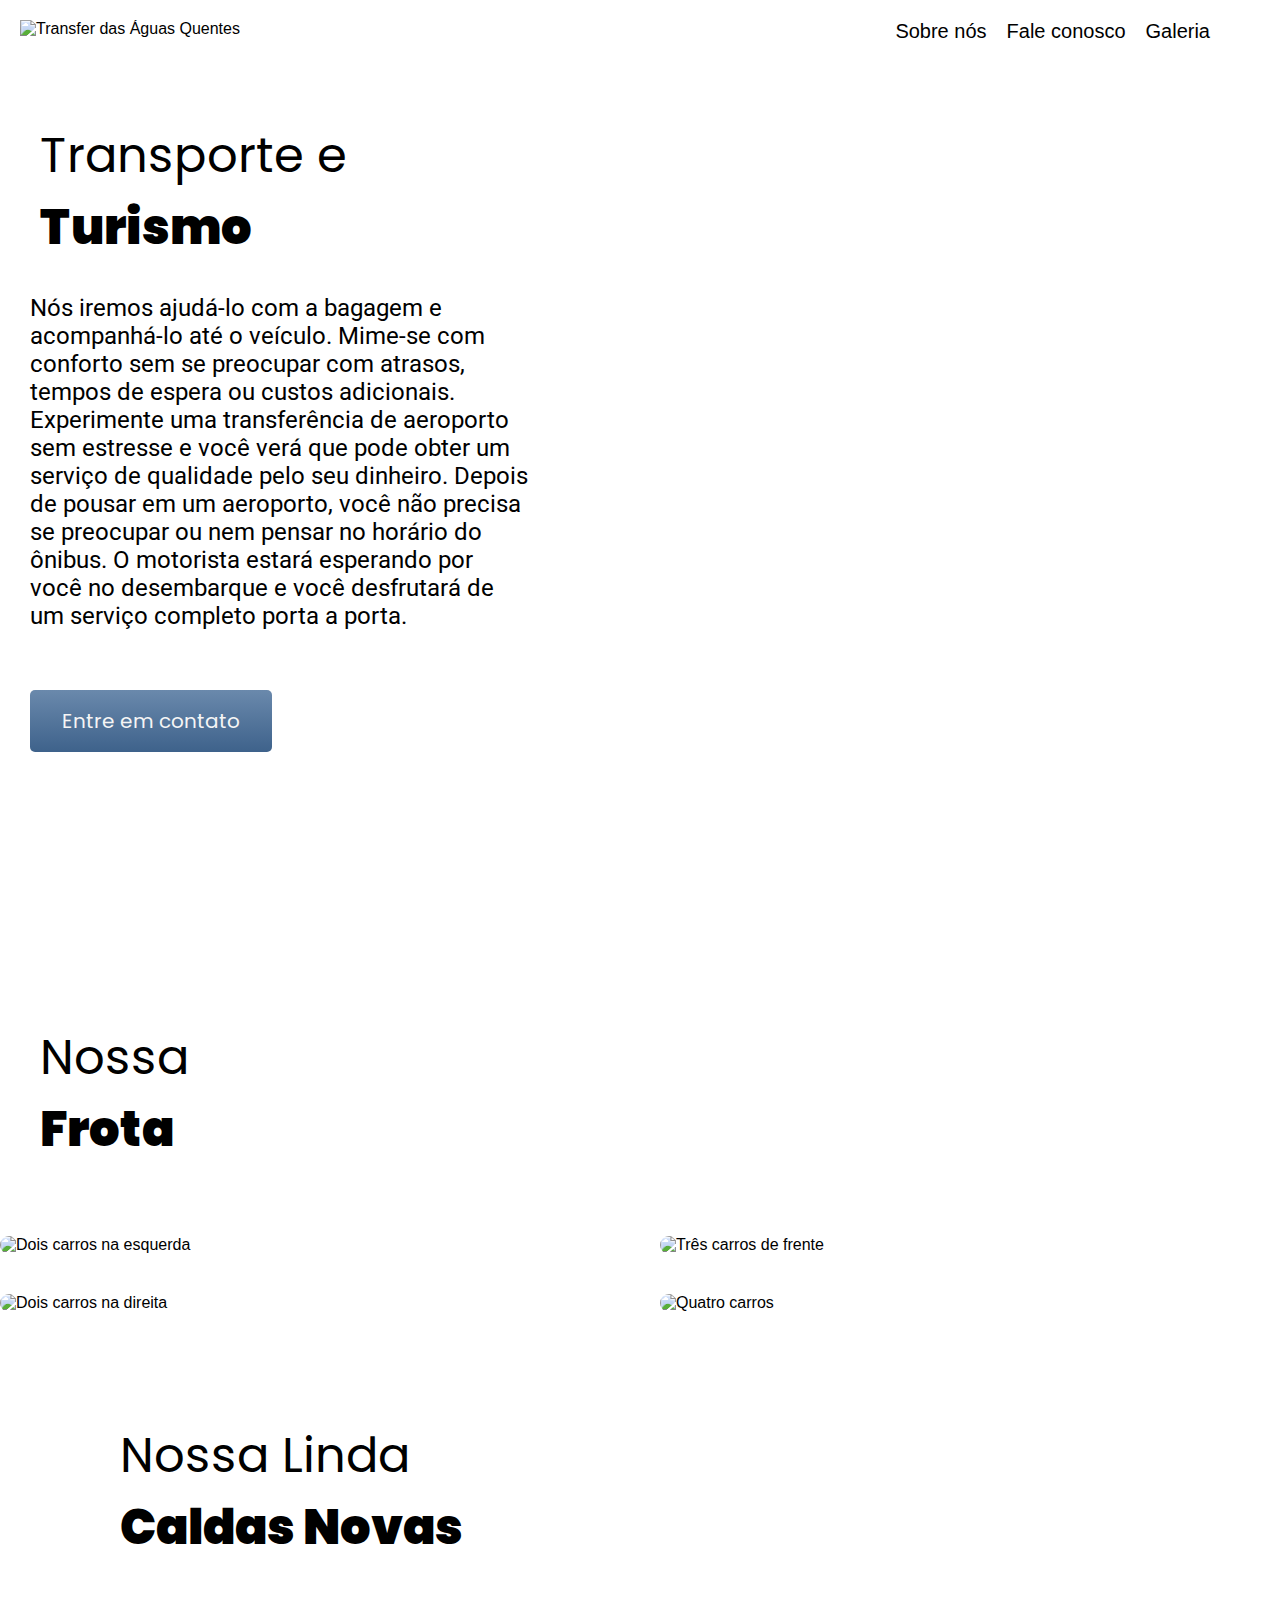
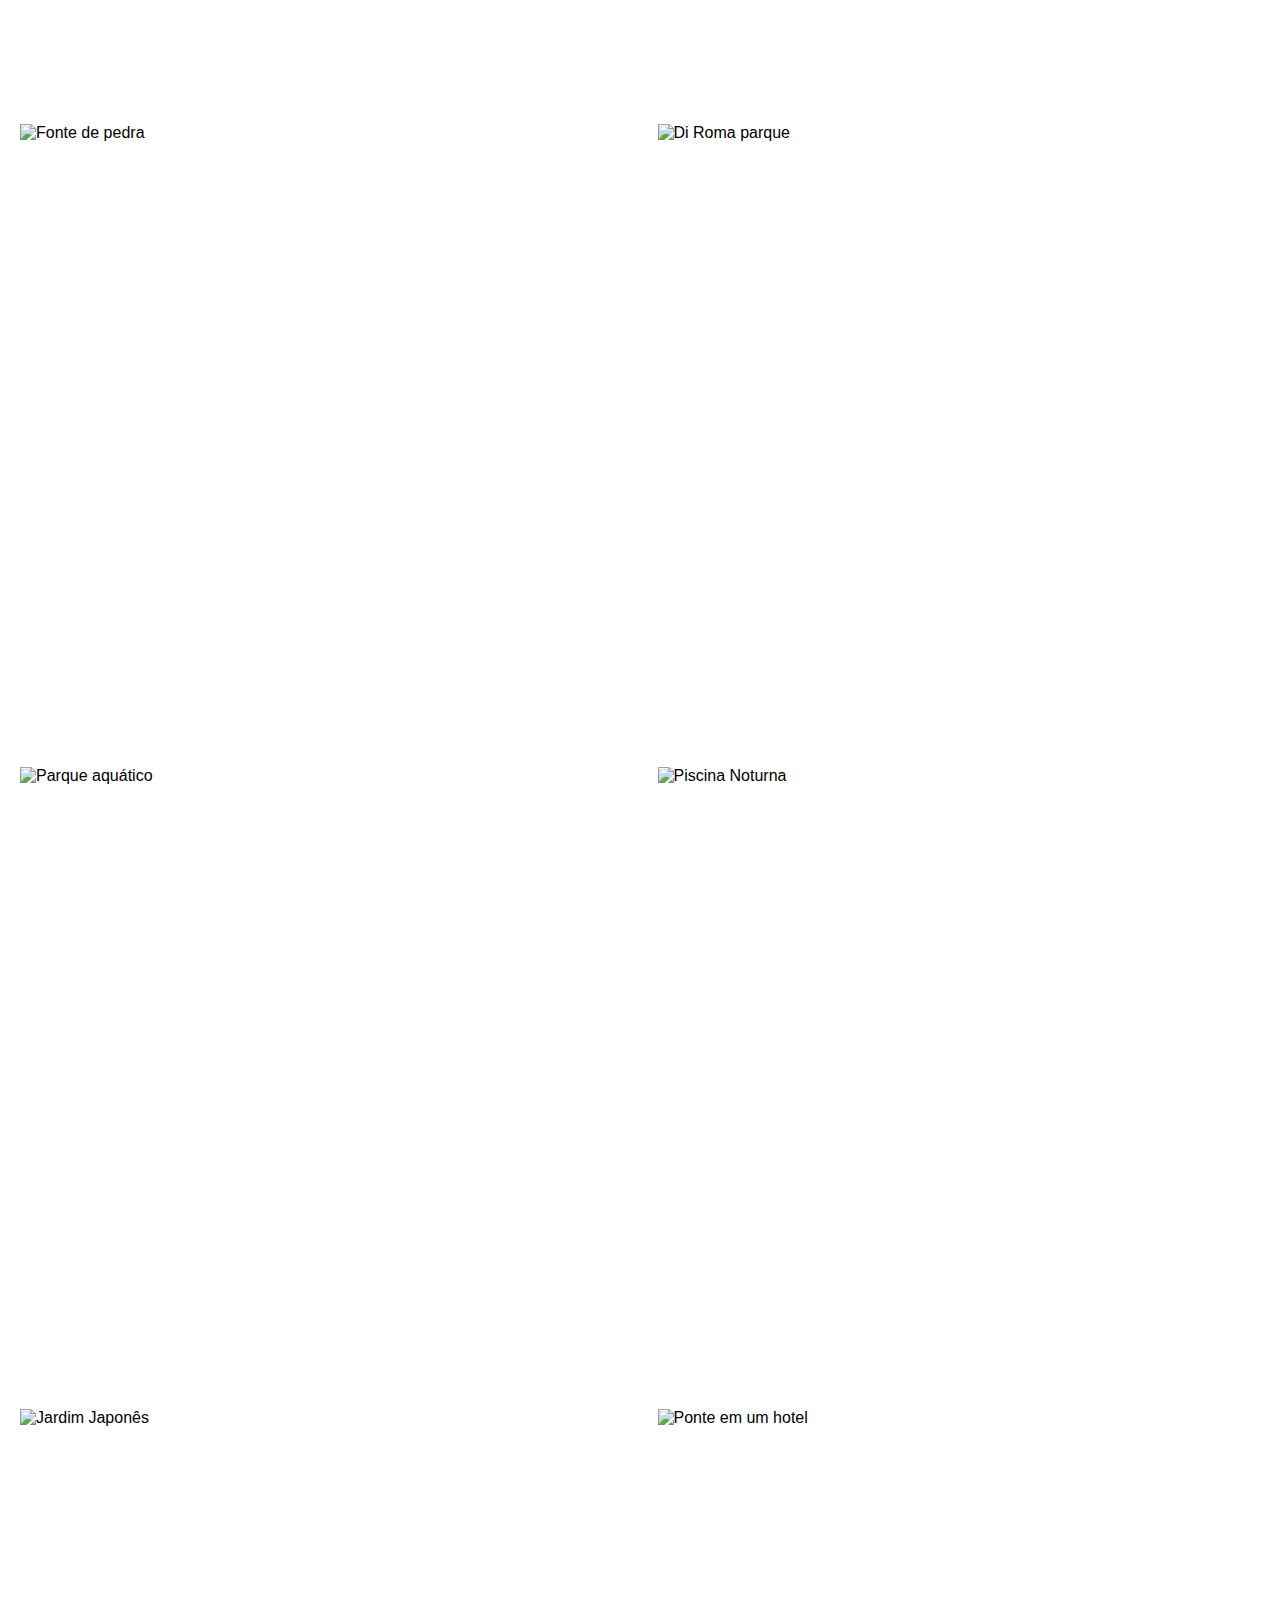
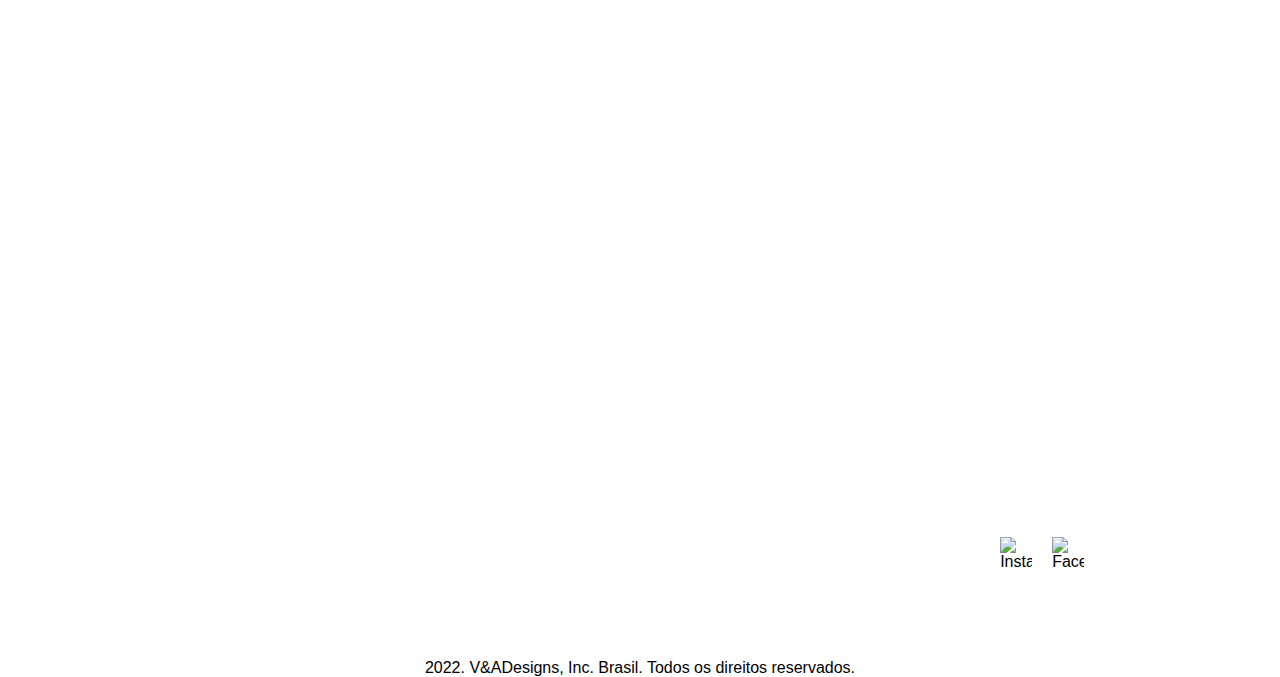
==== galeria.html @ 7e598096 "comitando o primeirp post" ====
<!DOCTYPE html>
<html lang="pt-br">

<head>
  <meta charset="UTF-8">
  <meta name="viewport" content="width=device-width, initial-scale=1.0">

  <title>Transfer das Águas Quentes</title>
  <meta name="description" content="Transfer entre aeroportos e hotéis, city tours com responsabilidade, conforto e seguraça.">

  <link rel="preload" href="./style.css" as="style">
  <link rel="stylesheet" href="./style.css">

  <link rel="preconnect" href="https://fonts.googleapis.com">
  <link rel="preconnect" href="https://fonts.gstatic.com" crossorigin>
  <link href="https://fonts.googleapis.com/css2?family=Merriweather:wght@700;900&family=Poppins:wght@400;600&family=Roboto:wght@400;500&display=swap" rel="stylesheet">
</head>

<body>
  <header class="header-bg">
    <div class="header container">
      <a href="./"><img src="./Imagens/Tansfer das Águas Quentes.svg" alt="Transfer das Águas Quentes"></a>
      <nav aria-label="primaria">
        <ul class="header-menu font-1-lb cor-4">
          
          <li><a href="#sobre"> Sobre nós</a></li>
          <li><a href="#contato">Fale conosco</a></li>
          <li><a href="./galeria.html">Galeria</a></li>
        </ul>
      </nav>
    </div>
    <main class="introducao-bg">
      <div class="introducao">
        <div class="introducao-conteudo">
          <h1>Transporte e <br> <span>Turismo</span> </h1>
          <p class="font-2-s cor-p1">Nós iremos ajudá-lo com a bagagem e acompanhá-lo até o veículo. Mime-se com conforto sem se preocupar com atrasos, tempos de espera ou custos adicionais. Experimente uma transferência de aeroporto sem estresse e você verá que pode obter um serviço de qualidade pelo seu dinheiro. Depois de pousar em um aeroporto, você não precisa se preocupar ou nem pensar no horário do ônibus. O motorista estará esperando por você no desembarque e você desfrutará de um serviço completo porta a porta.
          </p>
          <a class="botao" href="https://wa.me/5564993034043" target="_blank">Entre em contato</a>
        </div>
        <div class="background">
          <!-- <img class="imagem-topo" src="./Imagens/Carro topo.png" alt="Carro branco índice"> -->
        </div>
      </div>
    </main>
  </header>

  <section class="galeria-carros">
    <h1 class="galeria-titulo">Nossa <br><span> Frota</span></h1>  
   
    <img src="./Imagens/Foto-carro2.jpg"  alt="Dois carros na esquerda">
    <img src="./Imagens/Foto-carro3.jpg"  alt=" Três carros de frente">
    <img src="./Imagens/Foto-carro1.jpg"  alt="Dois carros na direita">
    <img src="./Imagens/Foto-carro5.jpg"  alt="Quatro carros">
  
  </section>
  
  <section class="fotos-caldas-bg">
    <div class="fotos-caldas container">
      <h1>Nossa Linda <br> <span>Caldas Novas</span></h1>
      <div class="galeria-caldas">
        <img src="./Imagens/Caldas1.jpg" width="360" height="360" alt="Fonte de pedra">
        <img src="./Imagens/caldas 2.jpg" width="360" height="360" alt="Di Roma parque">
        <img src="./Imagens/caldas3.jpg" width="360" height="360" alt="Parque aquático">
        <img src="./Imagens/Caldas4.jpg" width="360" height="360" alt="Piscina Noturna">
        <img src="./Imagens/Caldas5.jpg" width="360" height="360" alt="Jardim Japonês">
        <img src="./Imagens/Caldas6.jpg" width="360" height="360" alt="Ponte em um hotel">
      </div>
    </div>
  </section>
  <section class="beneficios-bg">
    <h1>Nossos <br> <span>Benefícios</span></h1>
    <div class="beneficio container">
      <div class="vantagens">
        <img src="./Imagens/Preços.svg" width="24" height="24" alt="">
        <h3 class="font-2-m">Preços</h3>
        <p class="font-2-xs">Melhor preço em Caldas Novas</p>
      </div>
      <div class="vantagens">
        <img src="./Imagens/Qualidade.svg" width="24" height="24" alt="">
        <h3 class="font-2-m">Qualidade</h3>
        <p class="font-2-xs">Atendimento diferenciado</p>
      </div>
      <div class="vantagens">
        <img src="./Imagens/Cartão.svg" width="24" height="24" alt="">
        <h3 class="font-2-m">Cartão</h3>
        <p class="font-2-xs">Aceitamos cartão</p>
      </div>
      <div class="vantagens">
        <img src="./Imagens/Amigo.svg" width="24" height="24" alt="">
        <h3 class="font-2-m">Responsabilidade</h3>
        <p class="font-2-xs">Equipe responsável, pontual e agradável</p>
      </div>
      <div class="vantagens">
        <img src="./Imagens/Carros Novos.svg" width="24" height="24" alt="">
        <h3 class="font-2-m">Carros Novos</h3>
        <p class="font-2-xs">Automóveis novinhos para o seu conforto</p>
      </div>
    </div>
  </section>
  <footer class="footer-bg">
    <div class="footer-container">
      <div class="footer-contato">
        <div class="div-footer">
          <div id="contato" class="contato font-2-xs">
            <h3 class="font-3-m">Contato:</h3>
            <ul>
              <li>Telefone <a href="tel:+5564993034043">+55 64 99303-4043</a></li>
              <li>WhatsApp <a href="tel:+5564992665273">+55 64 99266-5273</a></li>
              <li>Email <a href="mailto:transferdasaguasquentes@gmail.com">transferdasaguasquentes@gmail.com</a></li>
            </ul>
          </div>
          <div class="endereco">
            <p class="cor-3 font-3-m">Wagner e Edna</p>
            <ul class="font-2-xs">
              <li>Rua 03, Qd. 67, Lt. 15B</li>
              <li>Caldas do Oeste</li>
              <li>Caldas Novas - GO</li>
            </ul>
          </div>
        </div>
      </div>

      <div class="footer-redes">
        <a href="./">
          <img src="./Imagens/Instagram.svg" width="32" height="32" alt="Instagram">
        </a>
        <a href="./">
          <img src="./Imagens/Facebook.svg" width="32" height="32" alt="Facebook">
        </a>

      </div>
    </div>
    </div>
    <div class="direitos-footer">
      <p class="footer-copy font-2-m cor-6">2022. V&ADesigns, Inc. Brasil. Todos os direitos reservados.</p>
    </div>
  </footer>
  <script src="./script.js"></script>
  <a href="https://www.facebook.com/wagner.mesquita.7549">
    <h1 class="facebook"> Facebook</h1>
  </a>
</body>

</html>
---- style.css ----
@import "./Utilidades/tipografia.css";
@import "./utilidades/cores.css";

/* global */
@import "./global/global.css";
@import "./global/header.css";

/* main */
@import "./global/main.css";

/* Sobre */
@import "./global/sobre.css";

/* Fotos Caldas Novas */
@import "./global/cidade.css";

/* Vantagens */
@import "./global/vantagens.css";

/* Footer */
@import "./global/footer.css";

/* Galeria */
@import "./global/galeria.css";
---- style.css ----
@import "./Utilidades/tipografia.css";
@import "./utilidades/cores.css";

/* global */
@import "./global/global.css";
@import "./global/header.css";

/* main */
@import "./global/main.css";

/* Sobre */
@import "./global/sobre.css";

/* Fotos Caldas Novas */
@import "./global/cidade.css";

/* Vantagens */
@import "./global/vantagens.css";

/* Footer */
@import "./global/footer.css";

/* Galeria */
@import "./global/galeria.css";
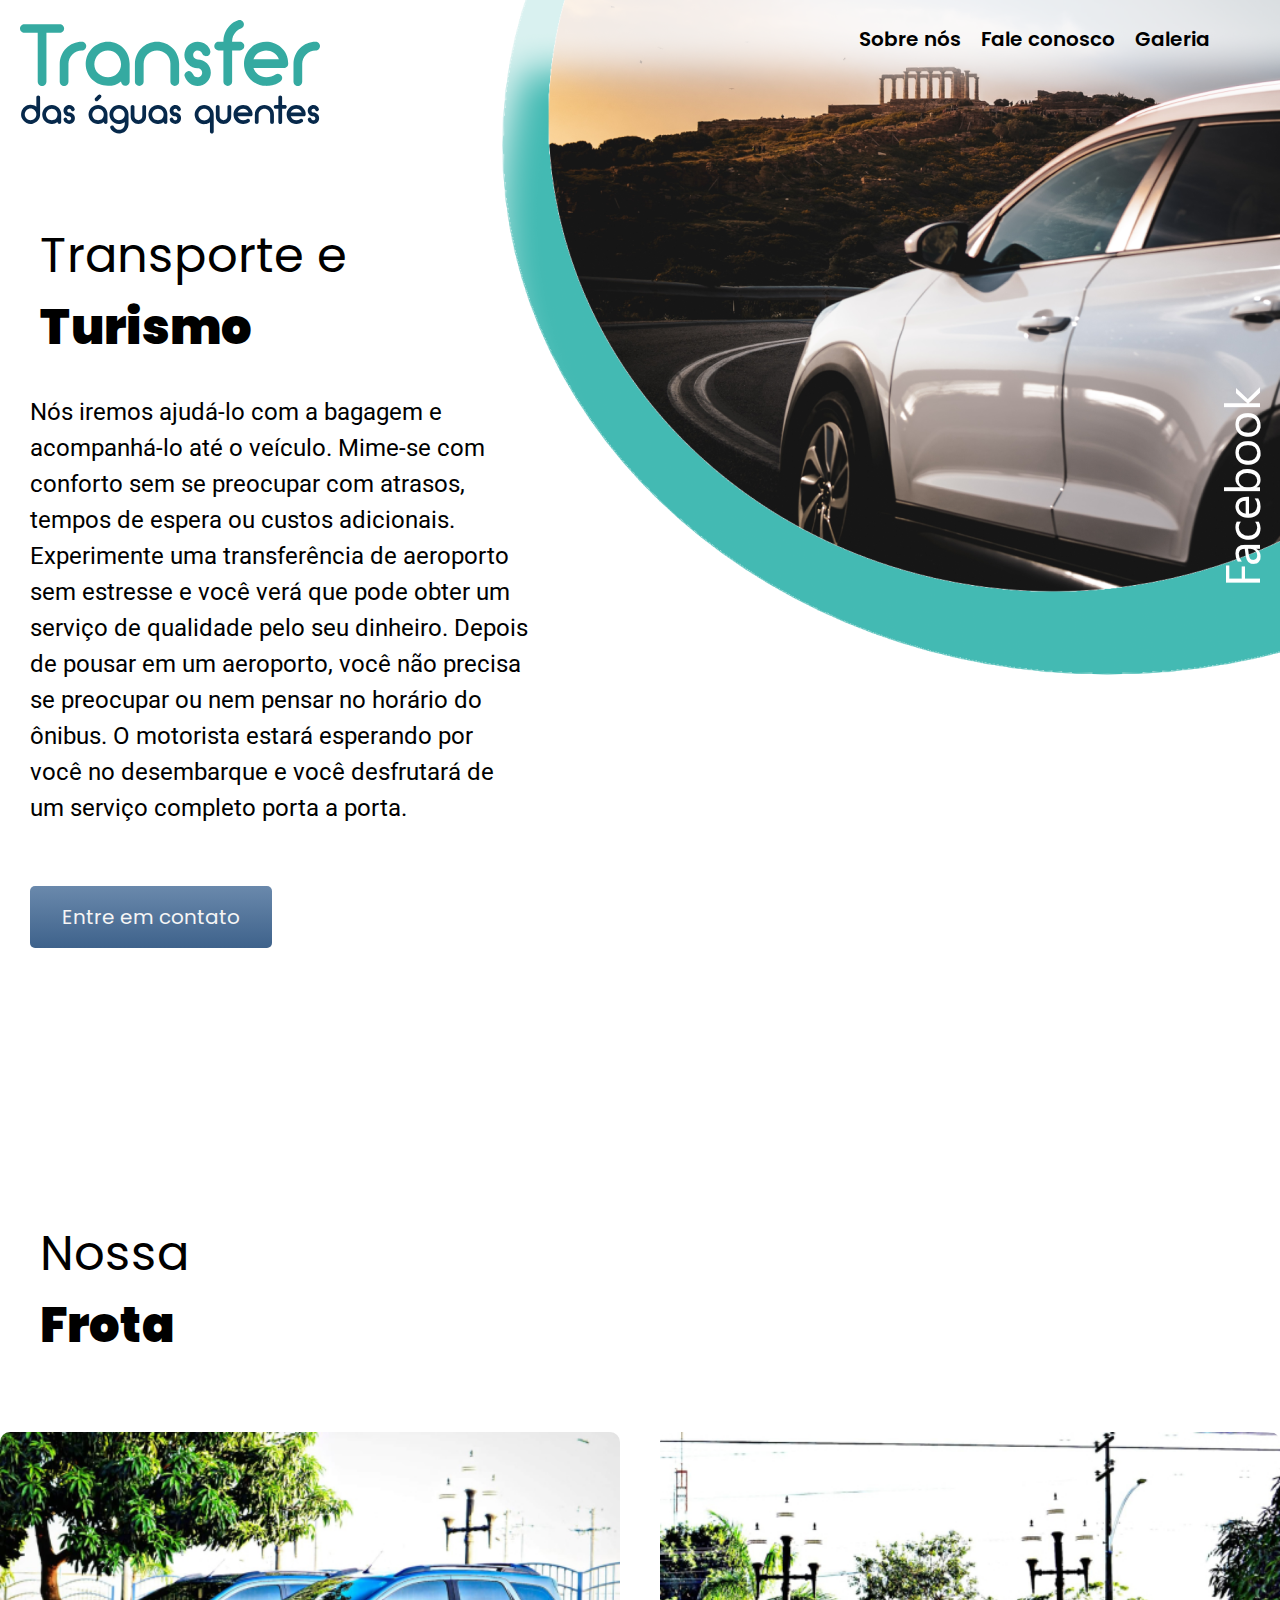
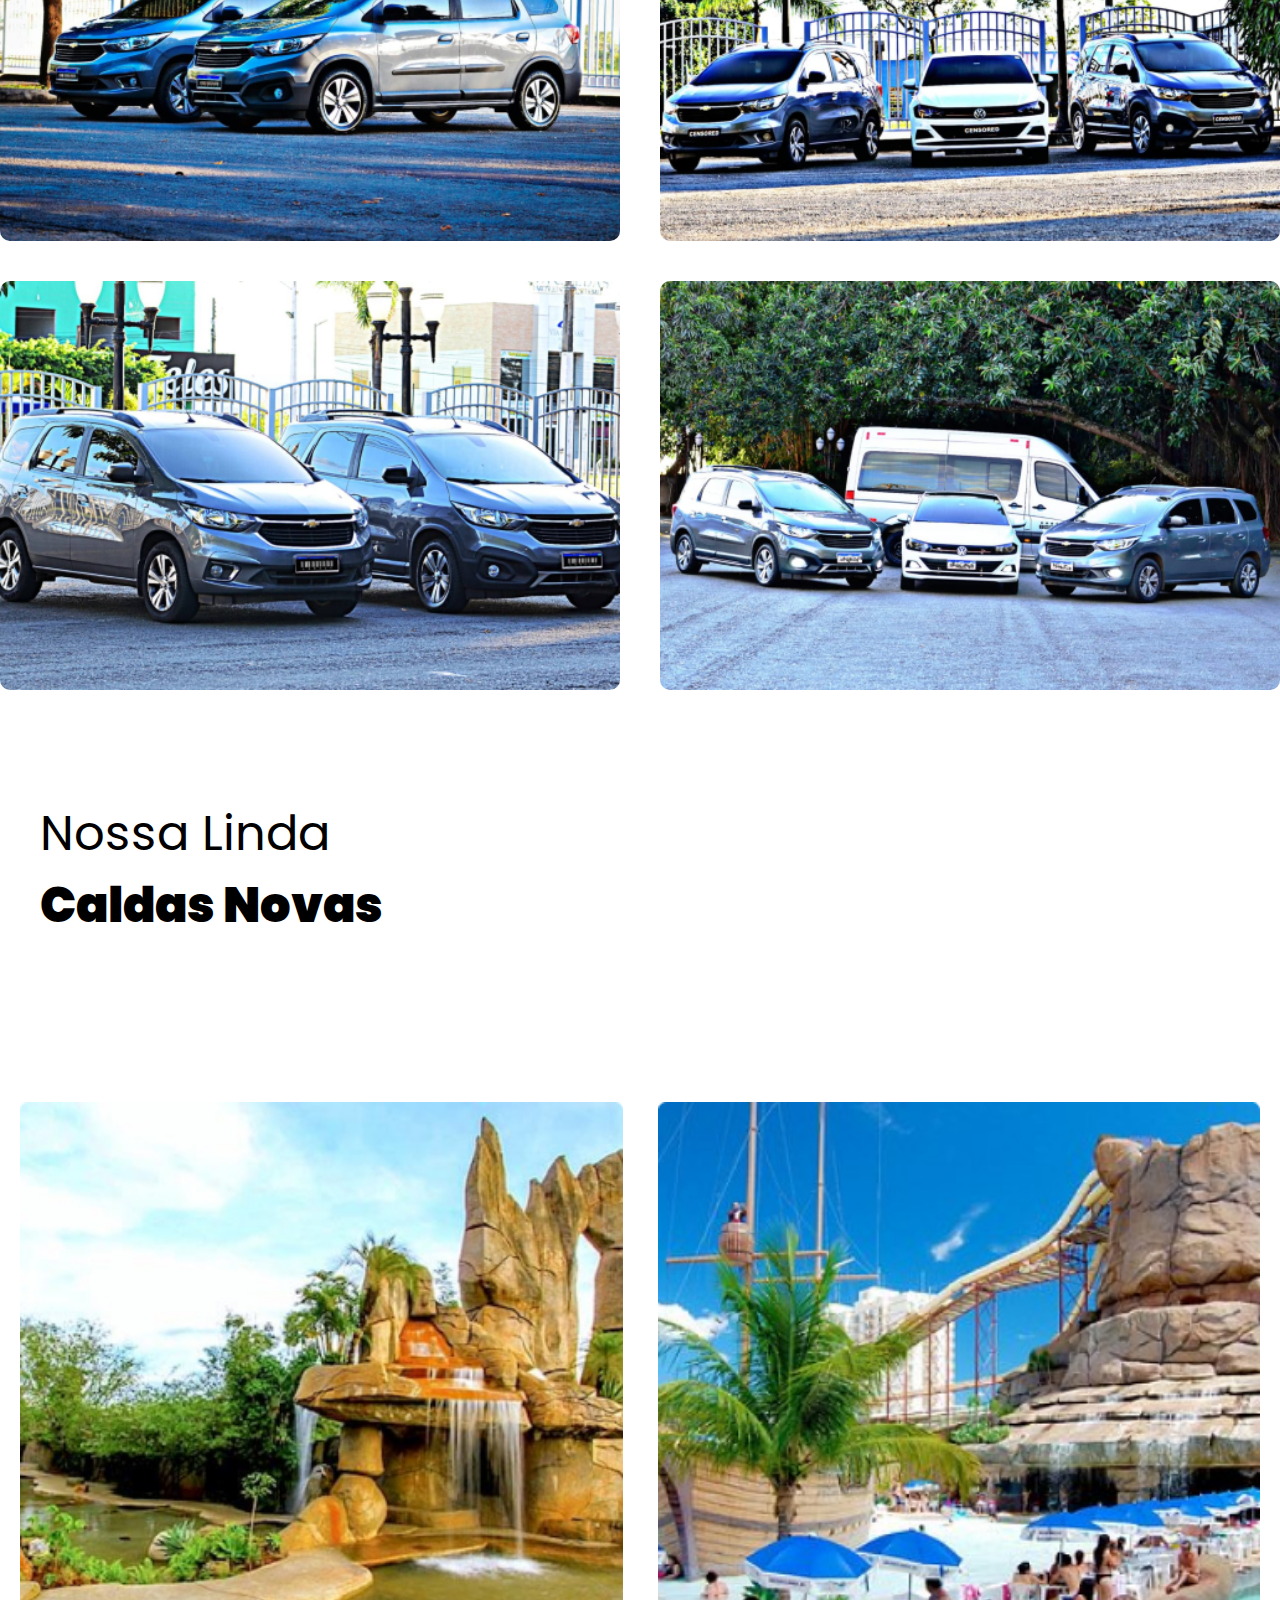
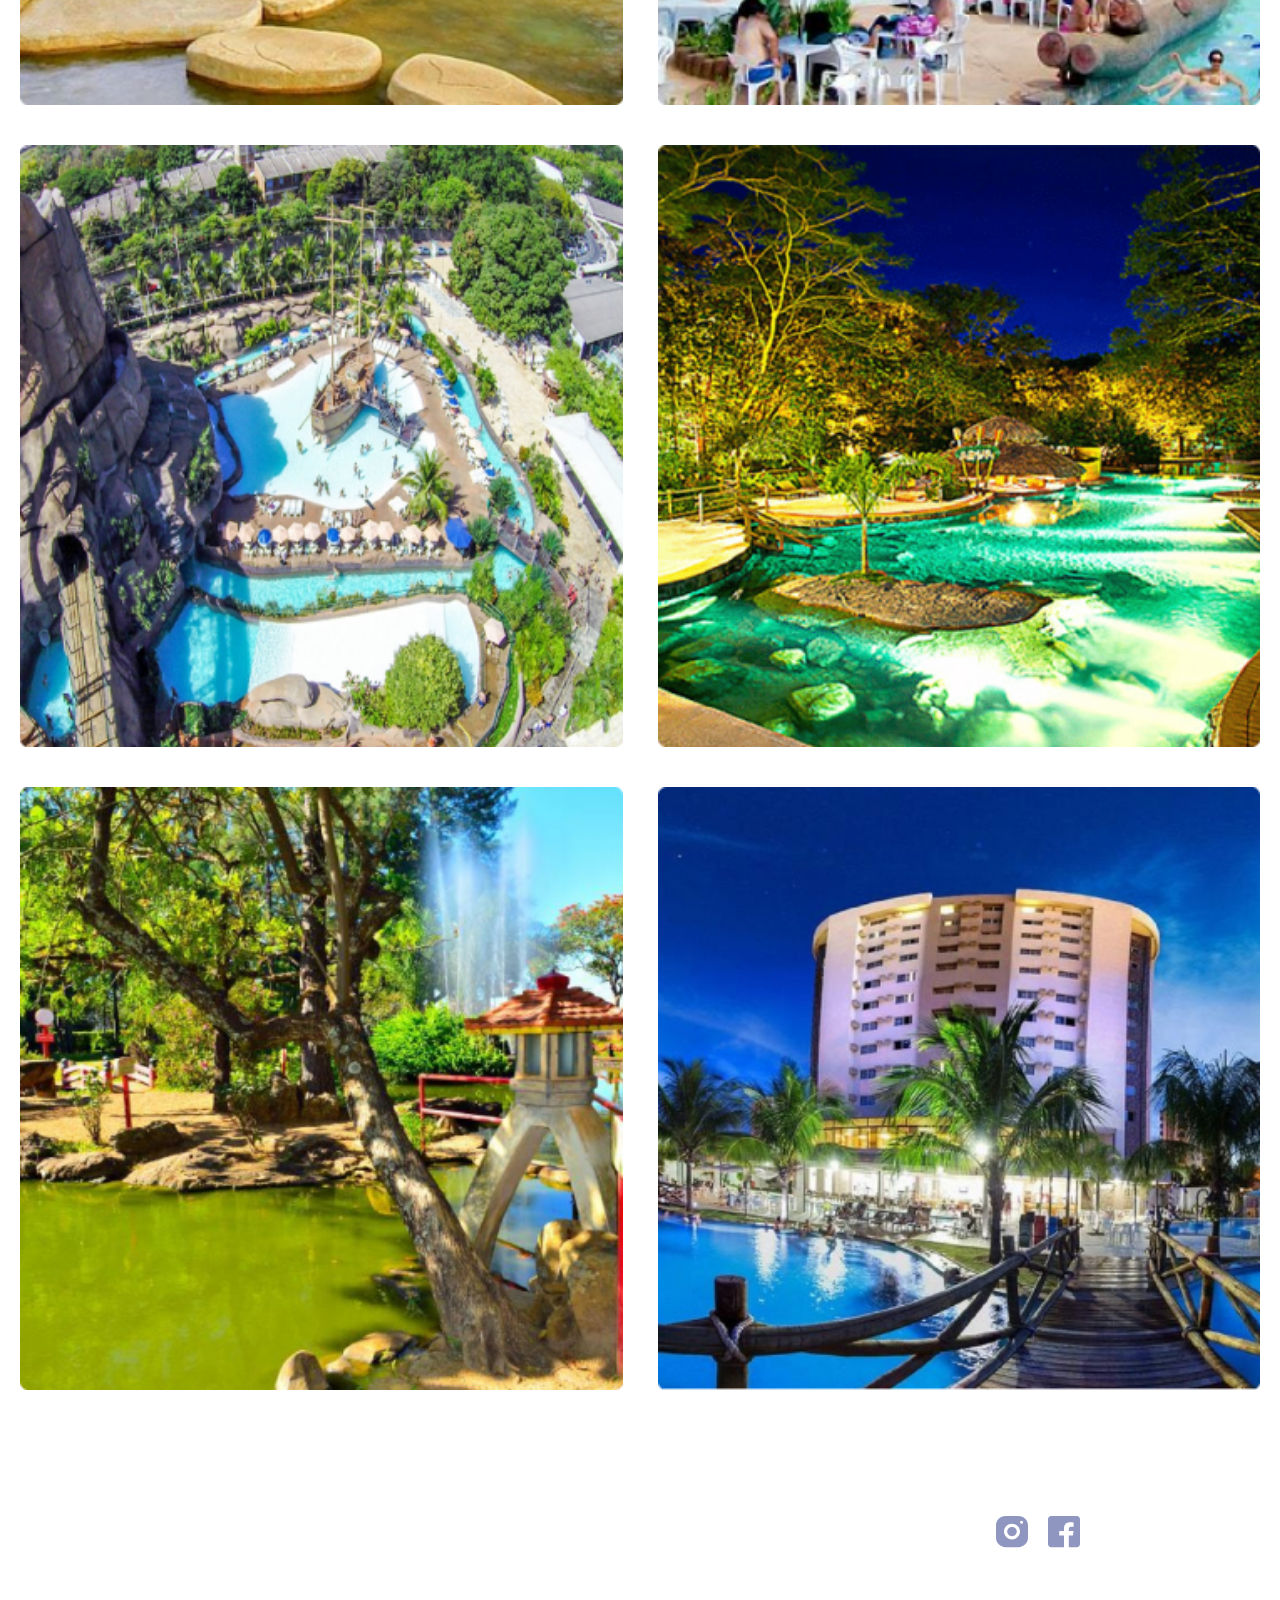
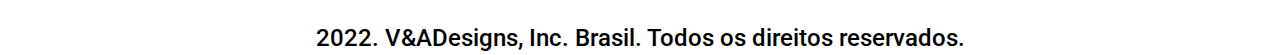
==== commit d1a6c503: "alterações gerais no site" ====
--- a/galeria.html
+++ b/galeria.html
@@ -19,7 +19,7 @@
 <body>
   <header class="header-bg">
     <div class="header container">
-      <a href="./"><img src="./Imagens/Tansfer das Águas Quentes.svg" alt="Transfer das Águas Quentes"></a>
+      <a href="./"><img src="./Imagens/Logo.svg" alt="Transfer das Águas Quentes"></a>
       <nav aria-label="primaria">
         <ul class="header-menu font-1-lb cor-4">
           
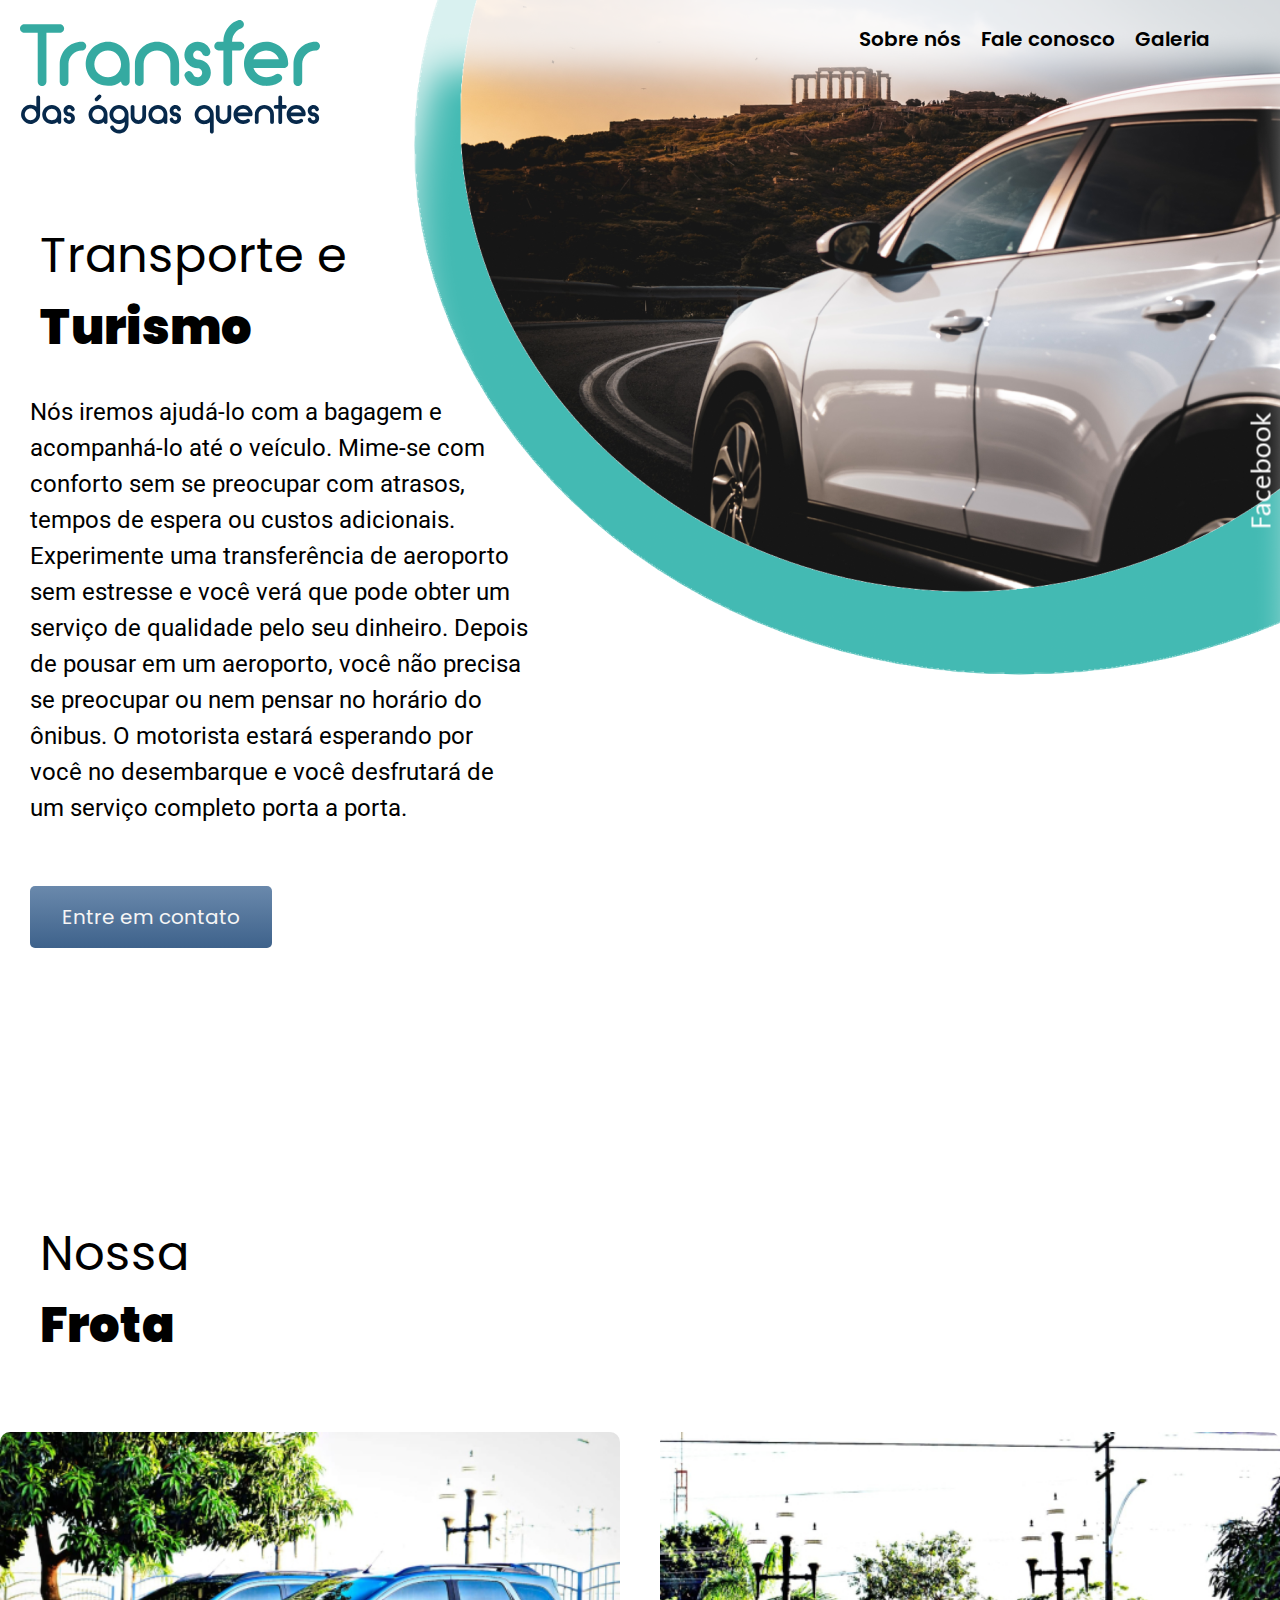
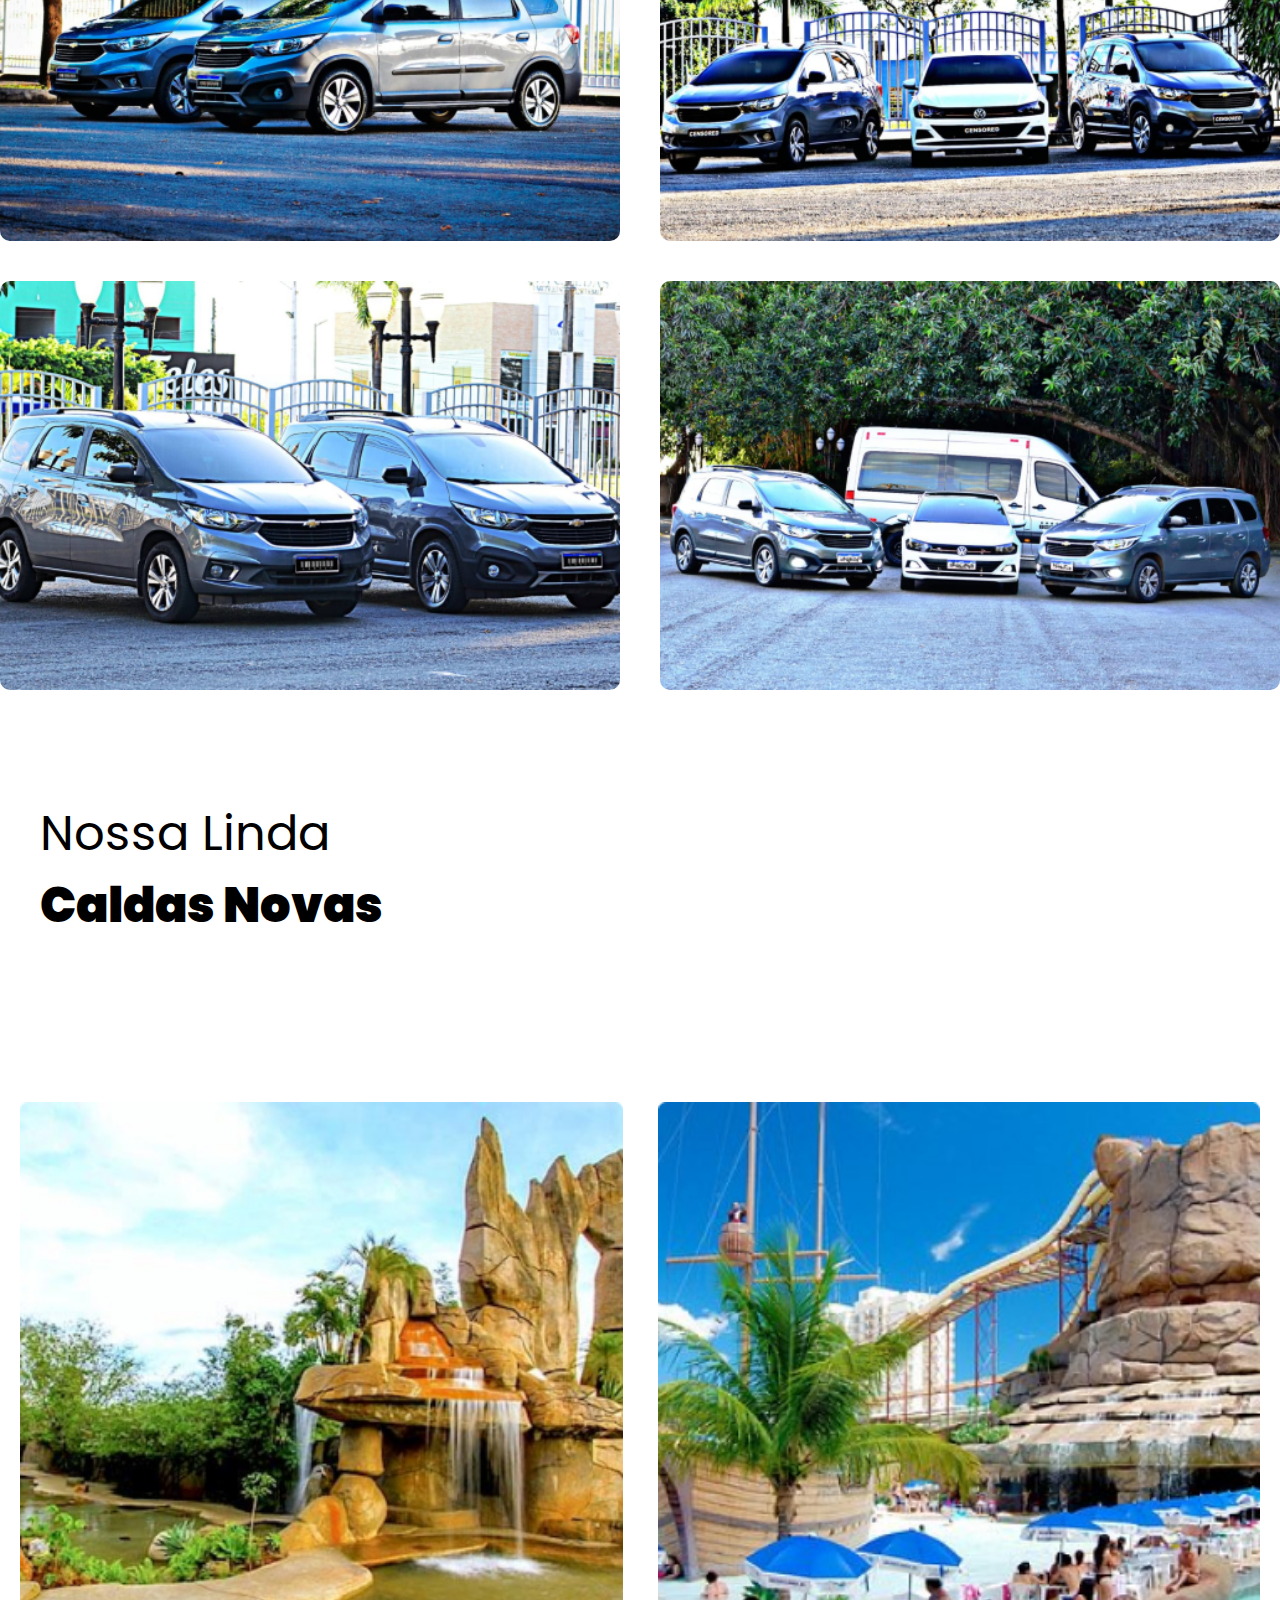
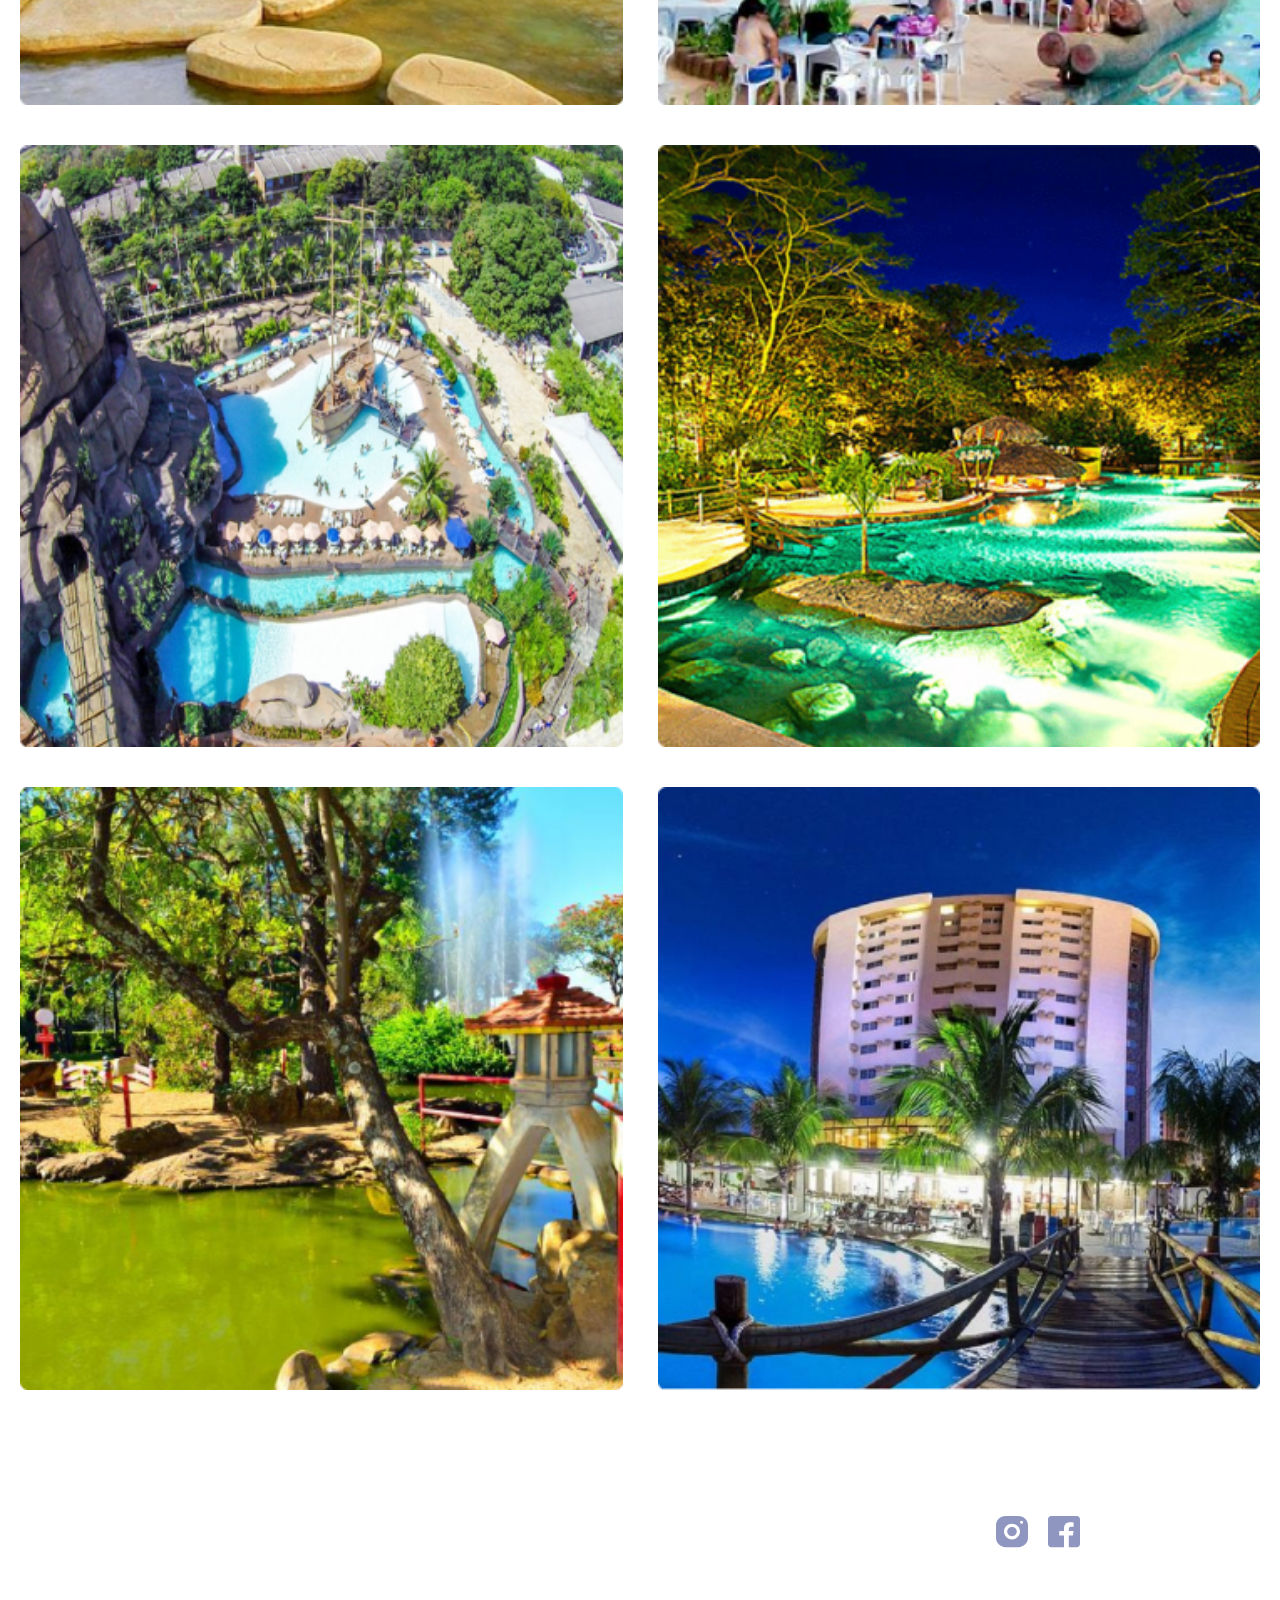
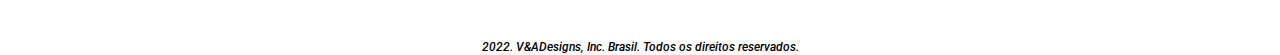
==== commit f8796f13: "atualizando o site" ====
--- a/galeria.html
+++ b/galeria.html
@@ -17,12 +17,14 @@
 </head>
 
 <body>
+  <div class="background">
+  </div>
   <header class="header-bg">
     <div class="header container">
       <a href="./"><img src="./Imagens/Logo.svg" alt="Transfer das Águas Quentes"></a>
       <nav aria-label="primaria">
         <ul class="header-menu font-1-lb cor-4">
-          
+
           <li><a href="#sobre"> Sobre nós</a></li>
           <li><a href="#contato">Fale conosco</a></li>
           <li><a href="./galeria.html">Galeria</a></li>
@@ -37,23 +39,21 @@
           </p>
           <a class="botao" href="https://wa.me/5564993034043" target="_blank">Entre em contato</a>
         </div>
-        <div class="background">
-          <!-- <img class="imagem-topo" src="./Imagens/Carro topo.png" alt="Carro branco índice"> -->
-        </div>
+
       </div>
     </main>
   </header>
 
   <section class="galeria-carros">
-    <h1 class="galeria-titulo">Nossa <br><span> Frota</span></h1>  
-   
-    <img src="./Imagens/Foto-carro2.jpg"  alt="Dois carros na esquerda">
-    <img src="./Imagens/Foto-carro3.jpg"  alt=" Três carros de frente">
-    <img src="./Imagens/Foto-carro1.jpg"  alt="Dois carros na direita">
-    <img src="./Imagens/Foto-carro5.jpg"  alt="Quatro carros">
-  
+    <h1 class="galeria-titulo">Nossa <br><span> Frota</span></h1>
+
+    <img src="./Imagens/Foto-carro2.jpg" alt="Dois carros na esquerda">
+    <img src="./Imagens/Foto-carro3.jpg" alt=" Três carros de frente">
+    <img src="./Imagens/Foto-carro1.jpg" alt="Dois carros na direita">
+    <img src="./Imagens/Foto-carro5.jpg" alt="Quatro carros">
+
   </section>
-  
+
   <section class="fotos-caldas-bg">
     <div class="fotos-caldas container">
       <h1>Nossa Linda <br> <span>Caldas Novas</span></h1>
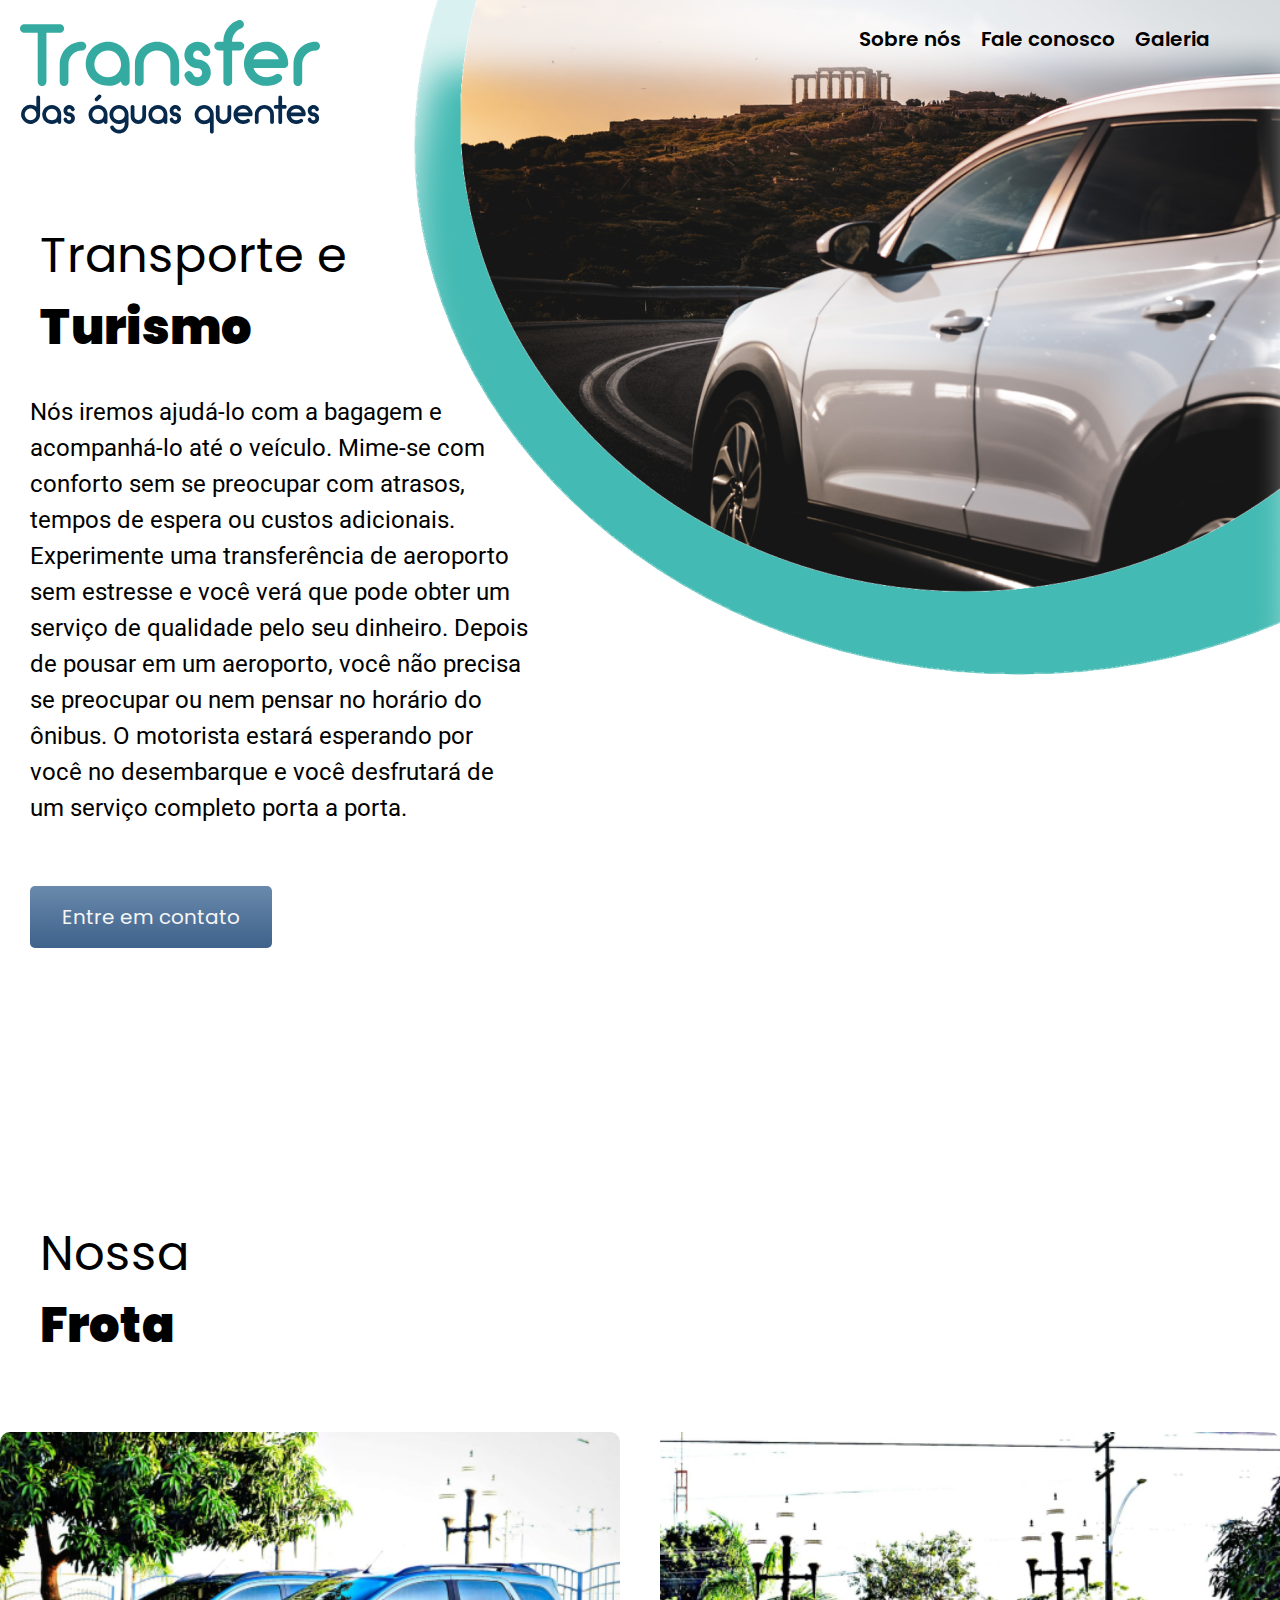
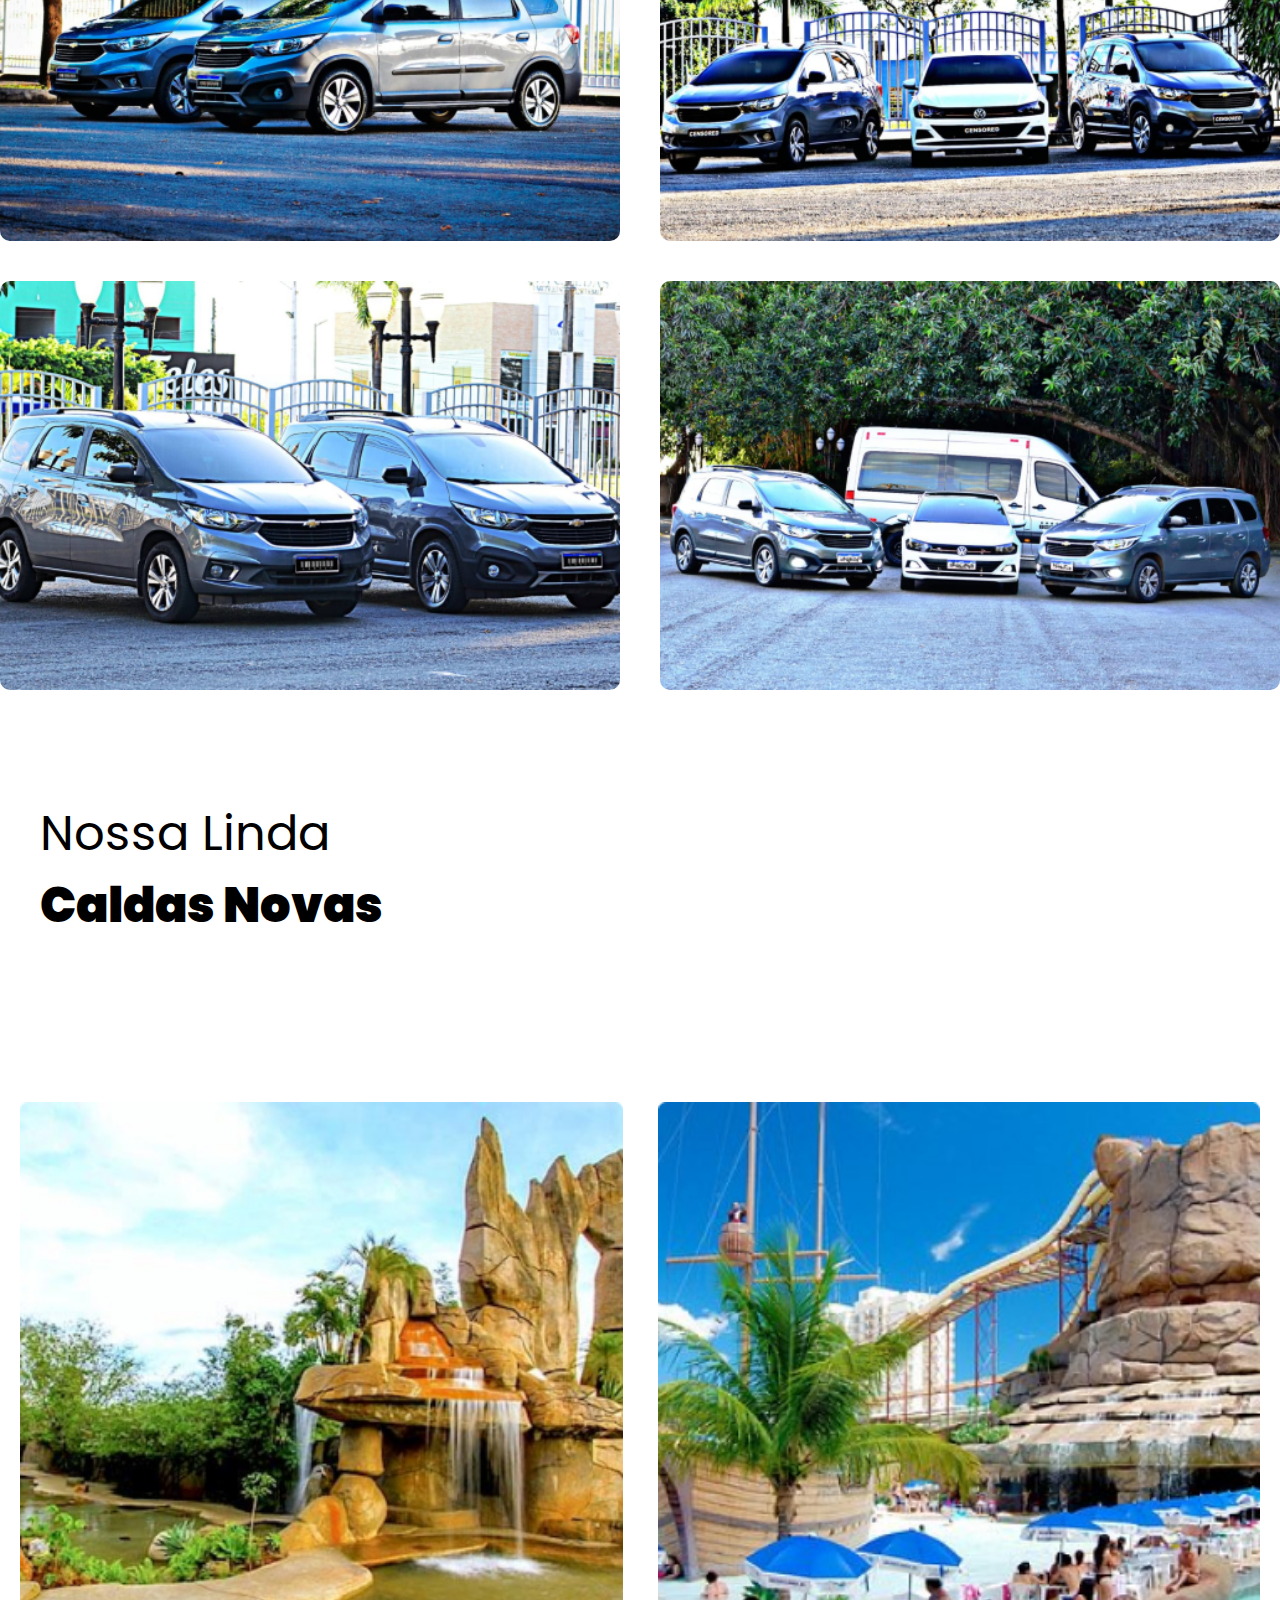
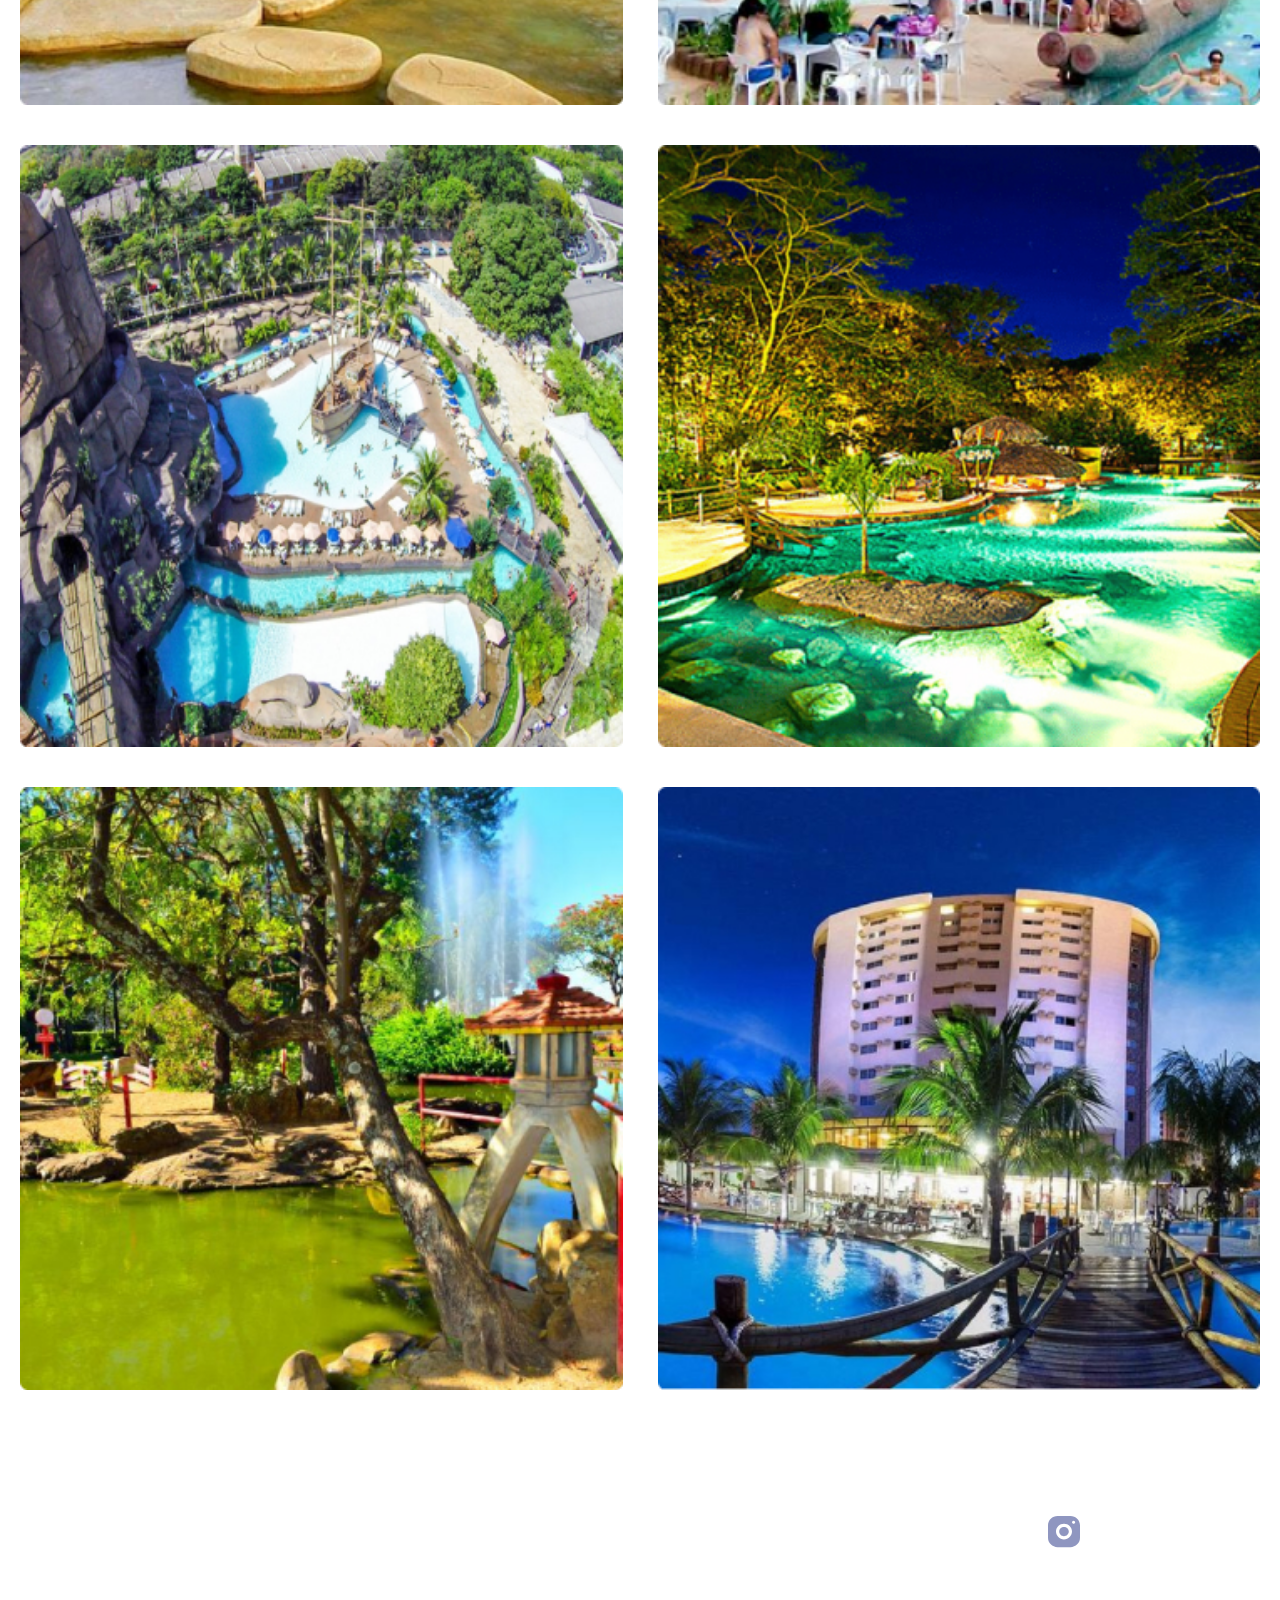
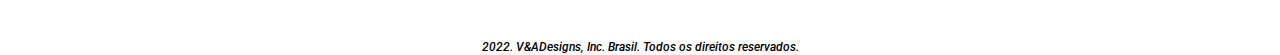
==== commit 52d8f8b5: "Atualizacao 23-5" ====
--- a/galeria.html
+++ b/galeria.html
@@ -121,12 +121,10 @@
       </div>
 
       <div class="footer-redes">
-        <a href="./">
+        <a href="https://www.instagram.com/transferdasaguasquentes/">
           <img src="./Imagens/Instagram.svg" width="32" height="32" alt="Instagram">
         </a>
-        <a href="./">
-          <img src="./Imagens/Facebook.svg" width="32" height="32" alt="Facebook">
-        </a>
+    
 
       </div>
     </div>
@@ -135,9 +133,8 @@
       <p class="footer-copy font-2-m cor-6">2022. V&ADesigns, Inc. Brasil. Todos os direitos reservados.</p>
     </div>
   </footer>
-  <script src="./script.js"></script>
-  <a href="https://www.facebook.com/wagner.mesquita.7549">
-    <h1 class="facebook"> Facebook</h1>
+  
+
   </a>
 </body>
 
